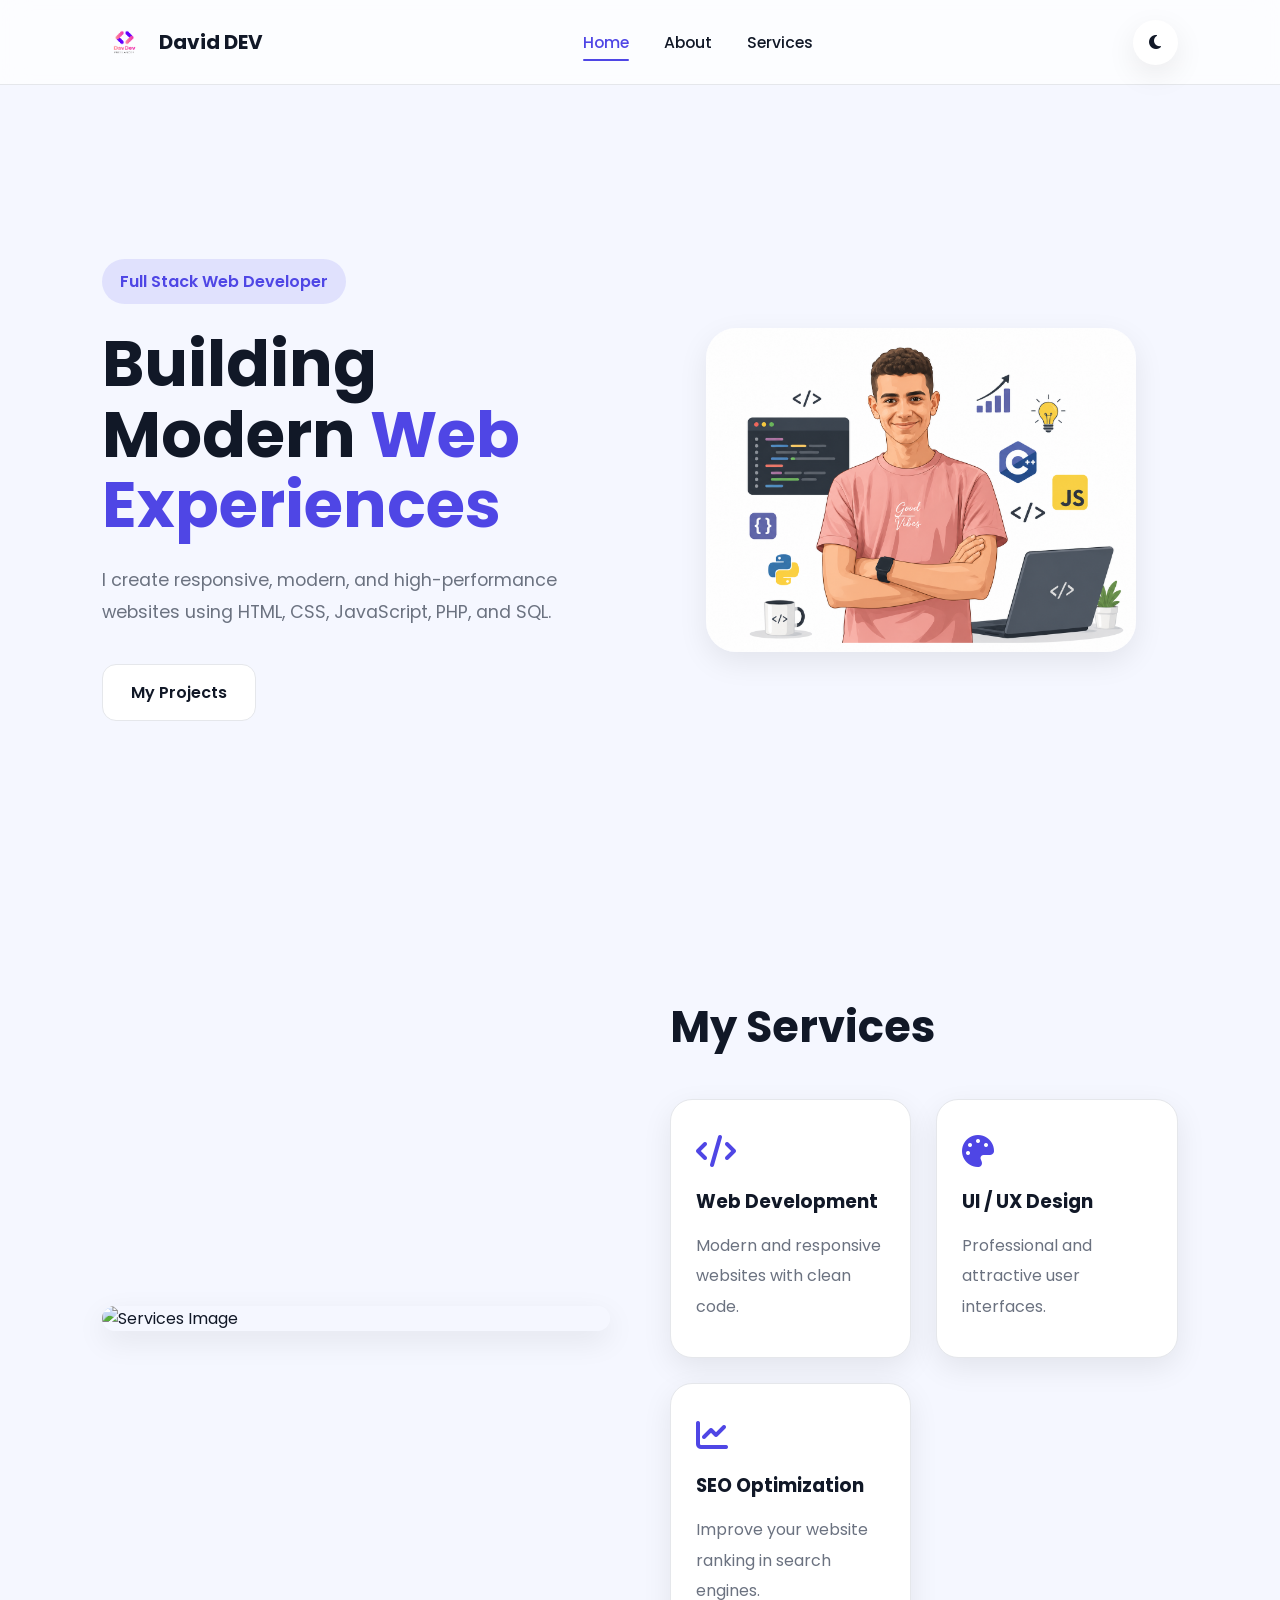
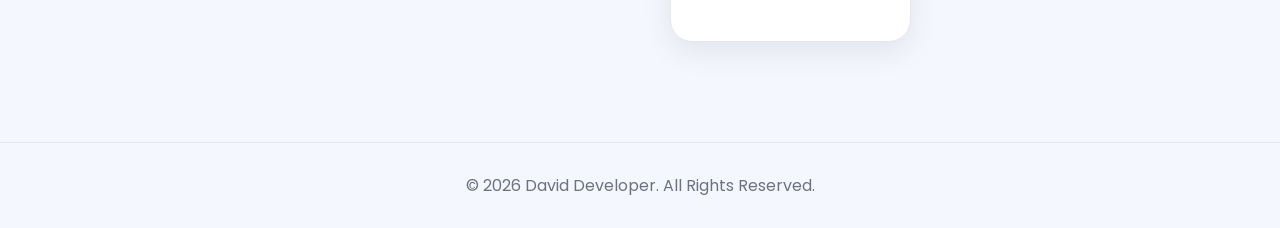
==== index.html @ f3007218 "first upload" ====
<!doctype html>
<html lang="en" dir="ltr">
  <head>
    <meta charset="UTF-8" />
    <meta name="viewport" content="width=device-width, initial-scale=1.0" />

    <meta
      name="keywords"
      content="web development, website design, JavaScript, HTML, CSS, David, Developer, freelancer"
    />

    <meta
      name="description"
      content="Welcome to my personal website! I am a web developer specializing in building high-quality websites and applications."
    />

    <title>David | Full Stack Developer</title>

    <link rel="stylesheet" href="css/index.css" />

    <link
      rel="stylesheet"
      href="https://cdnjs.cloudflare.com/ajax/libs/font-awesome/6.5.2/css/all.min.css"
    />

    <link rel="icon" href="Assets/Images/logo.png" />
  </head>

  <body>
    <!-- ================= NAVBAR ================= -->

    <header class="topbar">
      <div class="logo">
        <img src="Assets/Images/logo.png" alt="Site Logo" />
        <h2>David DEV</h2>
      </div>

      <nav class="navbar">
        <ul>
          <li><a href="index.html" class="active">Home</a></li>
          <li><a href="About.html">About</a></li>
          <li><a href="Services.html">Services</a></li>
        </ul>
      </nav>

      <button id="theme-toggle">
        <i class="fa-solid fa-moon"></i>
      </button>
    </header>

    <!-- ================= HERO SECTION ================= -->

    <section class="hero">
      <div class="hero-content">
        <span class="tag">Full Stack Web Developer</span>

        <h1>
          Building Modern <span>Web Experiences</span>
        </h1>

        <p>
          I create responsive, modern, and high-performance websites using
          HTML, CSS, JavaScript, PHP, and SQL.
        </p>

        <div class="hero-buttons">
          <a href="https://github.com/davidashraf141-ux" class="btn secondary-btn">My Projects</a>
        </div>
      </div>

      <div class="hero-image">
        <img src="Assets/Images/me.png" alt="David Picture" />
      </div>
    </section>


    <!-- ================= SERVICES ================= -->

    <section class="section reverse">
      <div class="section-content">
        <h2>My Services</h2>

        <div class="services">
          <div class="service-card">
            <i class="fa-solid fa-code"></i>
            <h3>Web Development</h3>
            <p>Modern and responsive websites with clean code.</p>
          </div>

          <div class="service-card">
            <i class="fa-solid fa-palette"></i>
            <h3>UI / UX Design</h3>
            <p>Professional and attractive user interfaces.</p>
          </div>

          <div class="service-card">
            <i class="fa-solid fa-chart-line"></i>
            <h3>SEO Optimization</h3>
            <p>Improve your website ranking in search engines.</p>
          </div>
        </div>
      </div>

      <div class="section-image">
        <img
          src="Assets/images/Services.png"
          alt="Services Image"
        />
      </div>
    </section>

    <!-- ================= FOOTER ================= -->

    <footer class="footer">
      <p>&copy; 2026 David Developer. All Rights Reserved.</p>
    </footer>

    <!-- ================= SCRIPT ================= -->
    <script src="JS/Dark-light_toggle.js"></script>
      
  </body>
</html>
---- css/index.css ----
/* ================= GOOGLE FONT ================= */

@import url("https://fonts.googleapis.com/css2?family=Poppins:wght@300;400;500;600;700;800&display=swap");

/* ================= ROOT ================= */

:root {
    --bg: #f5f7ff;
    --card: #ffffff;
    --text: #111827;
    --paragraph: #6b7280;
    --primary: #4f46e5;
    --border: #e5e7eb;
    --shadow: 0 10px 30px rgba(0, 0, 0, 0.08);
}

body.dark {
    --bg: #0f172a;
    --card: #111827;
    --text: #ffffff;
    --paragraph: #cbd5e1;
    --primary: #6366f1;
    --border: rgba(255, 255, 255, 0.08);
    --shadow: 0 10px 30px rgba(0, 0, 0, 0.35);
}

/* ================= GLOBAL ================= */

* {
    margin: 0;
    padding: 0;
    box-sizing: border-box;
}

html {
    scroll-behavior: smooth;
}

body {
    font-family: "Poppins", sans-serif;
    background: var(--bg);
    color: var(--text);
    transition: 0.3s ease;
}

img {
    width: 100%;
    display: block;
}

a {
    text-decoration: none;
}

ul {
    list-style: none;
}

/* ================= NAVBAR ================= */

.topbar {
    width: 100%;
    height: 85px;

    padding: 0 8%;

    display: flex;
    align-items: center;
    justify-content: space-between;

    position: sticky;
    top: 0;
    z-index: 1000;

    background: rgba(255, 255, 255, 0.7);
    backdrop-filter: blur(14px);

    border-bottom: 1px solid var(--border);

    transition: 0.3s;
}

body.dark .topbar {
    background: rgba(15, 23, 42, 0.7);
}

.logo {
    display: flex;
    align-items: center;
    gap: 12px;
}

.logo img {
    width: 45px;
    object-fit: contain;
}

.logo h2 {
    font-size: 1.25rem;
    font-weight: 700;
    color: var(--text);
}

.navbar ul {
    display: flex;
    align-items: center;
    gap: 35px;
}

.navbar a {
    position: relative;

    color: var(--text);

    font-size: 0.98rem;
    font-weight: 500;

    transition: 0.3s;
}

.navbar a:hover,
.navbar a.active {
    color: var(--primary);
}

.navbar a::after {
    content: "";

    position: absolute;
    left: 0;
    bottom: -8px;

    width: 0%;
    height: 2px;

    border-radius: 999px;

    background: var(--primary);

    transition: 0.3s;
}

.navbar a:hover::after,
.navbar a.active::after {
    width: 100%;
}

#theme-toggle {
    width: 45px;
    height: 45px;

    border: none;
    border-radius: 50%;

    display: flex;
    align-items: center;
    justify-content: center;

    background: var(--card);
    color: var(--text);

    cursor: pointer;

    font-size: 1rem;

    box-shadow: var(--shadow);

    transition: 0.3s;
}

#theme-toggle:hover {
    transform: rotate(10deg) scale(1.05);
}


/* ================= HERO ================= */

.hero {
    min-height: 90vh;

    display: flex;
    align-items: center;
    justify-content: space-between;

    padding: 80px 8%;
    gap: 50px;
}

.hero-content {
    flex: 1;
}

.tag {
    display: inline-block;
    background: rgba(99, 102, 241, 0.15);
    color: var(--primary);
    padding: 10px 18px;
    border-radius: 999px;
    font-weight: 600;
    margin-bottom: 25px;
}

.hero-content h1 {
    font-size: 4rem;
    line-height: 1.1;
    margin-bottom: 25px;
}

.hero-content h1 span {
    color: var(--primary);
}

.hero-content p {
    color: var(--paragraph);
    font-size: 1.1rem;
    line-height: 1.8;
    max-width: 650px;
}

.hero-buttons {
    margin-top: 35px;
    display: flex;
    gap: 20px;
}

.btn {
    padding: 15px 28px;
    border-radius: 14px;
    font-weight: 600;
    transition: 0.3s;
}

.primary-btn {
    background: var(--primary);
    color: white;
}

.primary-btn:hover {
    transform: translateY(-4px);
}

.secondary-btn {
    border: 1px solid var(--border);
    color: var(--text);
    background: var(--card);
}

.secondary-btn:hover {
    background: var(--primary);
    color: white;
}

.hero-image {
    flex: 1;
    display: flex;
    justify-content: center;
}

.hero-image img {
    max-width: 430px;
    border-radius: 30px;
    box-shadow: var(--shadow);
}

/* ================= SECTION ================= */

.section {
    padding: 100px 8%;
    display: flex;
    align-items: center;
    justify-content: space-between;
    gap: 60px;
}

.reverse {
    flex-direction: row-reverse;
}

.section-image,
.section-content {
    flex: 1;
}

.section-image img {
    border-radius: 25px;
    box-shadow: var(--shadow);
}

.section-content h2 {
    font-size: 2.7rem;
    margin-bottom: 25px;
}

.section-content p {
    color: var(--paragraph);
    line-height: 1.9;
    margin-bottom: 15px;
}

/* ================= SERVICES ================= */

.services {
    margin-top: 40px;

    display: grid;
    grid-template-columns: repeat(auto-fit, minmax(220px, 1fr));
    gap: 25px;
}

.service-card {
    background: var(--card);
    border: 1px solid var(--border);
    padding: 35px 25px;
    border-radius: 22px;
    transition: 0.3s;
    box-shadow: var(--shadow);
}

.service-card:hover {
    transform: translateY(-8px);
}

.service-card i {
    font-size: 2rem;
    color: var(--primary);
    margin-bottom: 20px;
}

.service-card h3 {
    margin-bottom: 15px;
}

.service-card p {
    margin: 0;
}

/* ================= FOOTER ================= */

.footer {
    padding: 30px;
    text-align: center;
    border-top: 1px solid var(--border);
    color: var(--paragraph);
}

/* ================= RESPONSIVE ================= */

@media (max-width: 992px) {

    .hero,
    .section,
    .reverse {
        flex-direction: column;
        text-align: center;
    }

    .hero-content h1 {
        font-size: 3rem;
    }

    .hero-buttons {
        justify-content: center;
    }
}

/* ================= RESPONSIVE NAVBAR ================= */

@media (max-width: 768px) {
    .topbar {
        height: auto;

        padding: 20px 6%;

        flex-direction: column;
        gap: 18px;
    }

    .navbar ul {
        flex-wrap: wrap;
        justify-content: center;
        gap: 18px;
    }
}
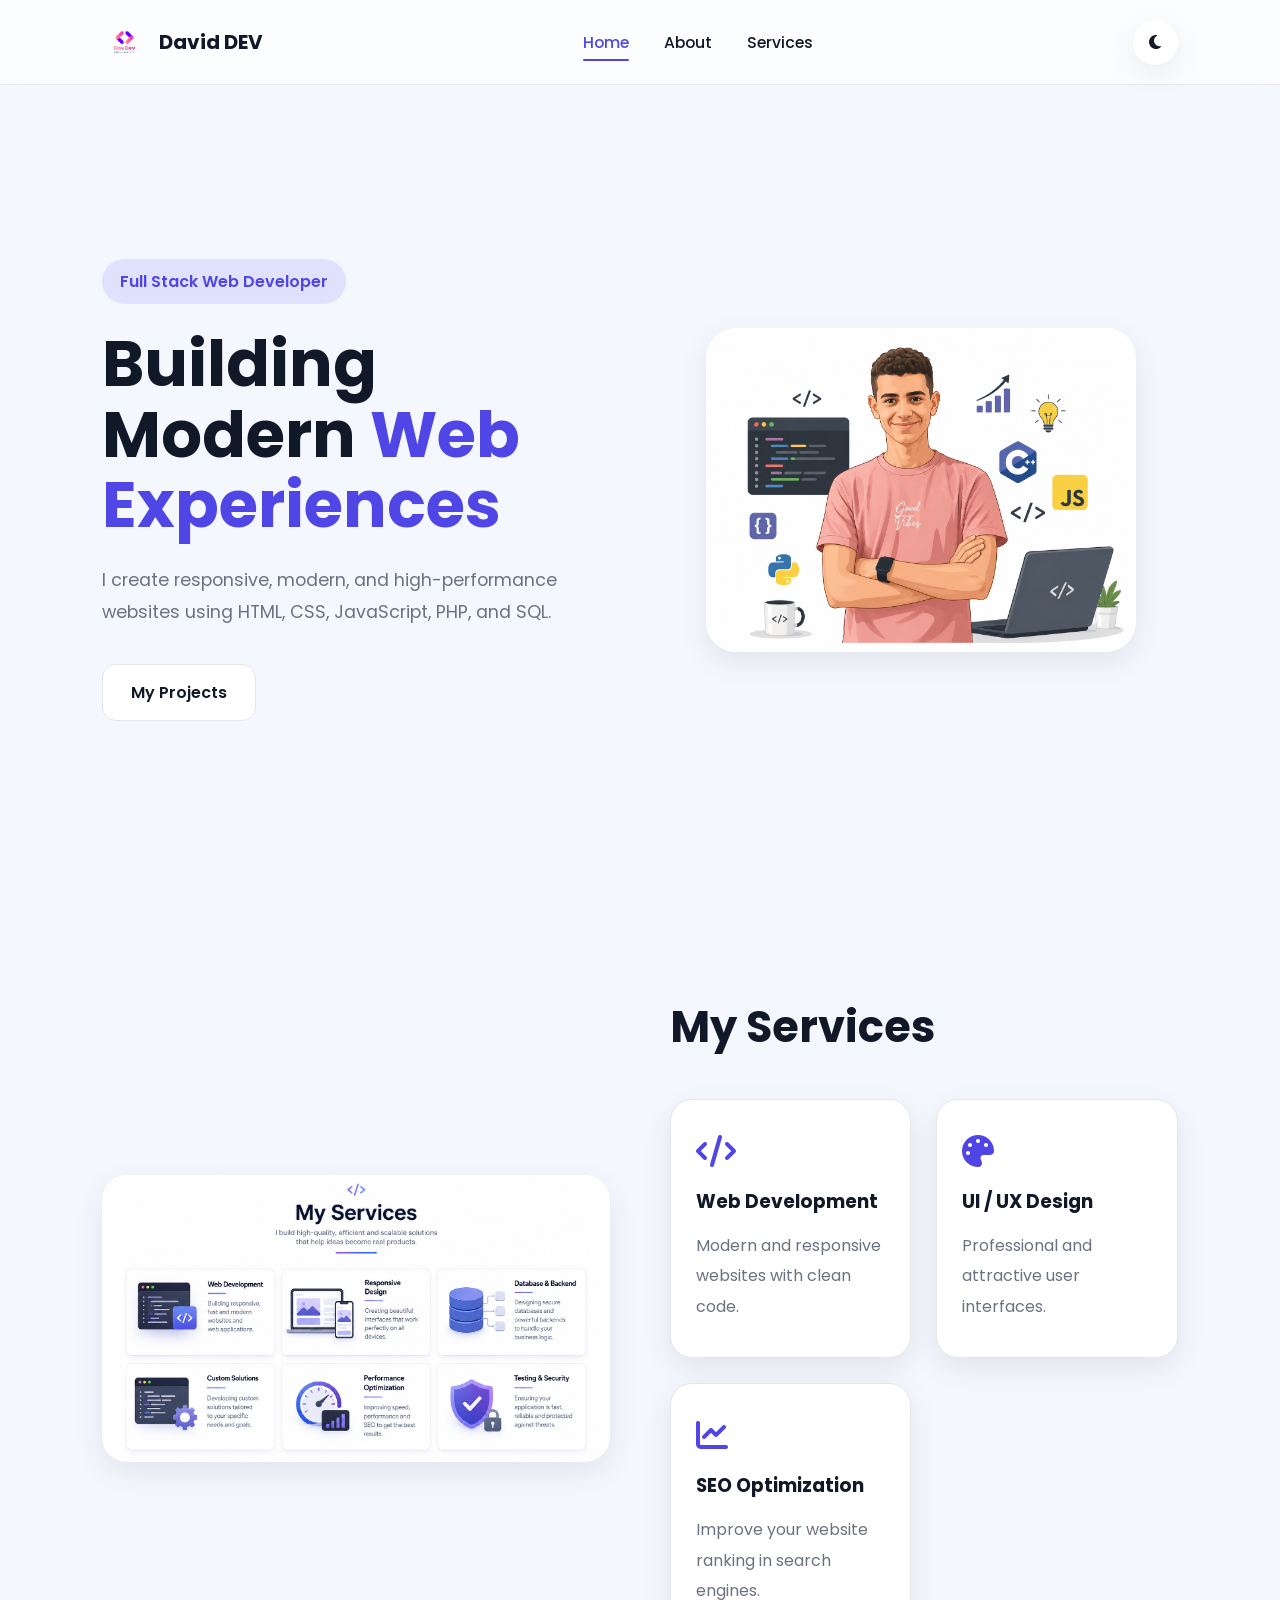
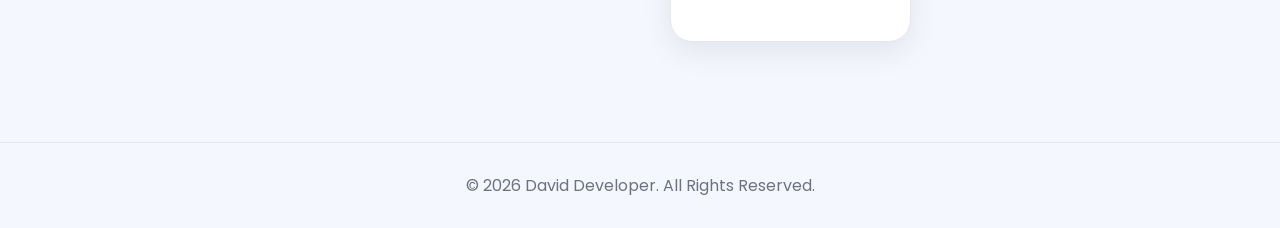
==== commit fd705760: "Update" ====
--- a/index.html
+++ b/index.html
@@ -6,7 +6,7 @@
 
     <meta
       name="keywords"
-      content="web development, website design, JavaScript, HTML, CSS, David, Developer, freelancer"
+      content="web development, website design, JavaScript, HTML, CSS, David Ashraf Lamee, Developer, freelancer, responsive design, SEO optimization, UI/UX design, digital solutions, modern websites, high-quality web development, online presence, web applications, front-end development, back-end development"
     />
 
     <meta
@@ -37,9 +37,9 @@
 
       <nav class="navbar">
         <ul>
-          <li><a href="index.html" class="active">Home</a></li>
-          <li><a href="About.html">About</a></li>
-          <li><a href="Services.html">Services</a></li>
+          <li><a href="/" class="active">Home</a></li>
+          <li><a href="/About">About</a></li>
+          <li><a href="/Services">Services</a></li>
         </ul>
       </nav>
 
@@ -54,17 +54,19 @@
       <div class="hero-content">
         <span class="tag">Full Stack Web Developer</span>
 
-        <h1>
-          Building Modern <span>Web Experiences</span>
-        </h1>
+        <h1>Building Modern <span>Web Experiences</span></h1>
 
         <p>
-          I create responsive, modern, and high-performance websites using
-          HTML, CSS, JavaScript, PHP, and SQL.
+          I create responsive, modern, and high-performance websites using HTML,
+          CSS, JavaScript, PHP, and SQL.
         </p>
 
         <div class="hero-buttons">
-          <a href="https://github.com/davidashraf141-ux" class="btn secondary-btn">My Projects</a>
+          <a
+            href="https://github.com/davidashraf141-ux"
+            class="btn secondary-btn"
+            >My Projects</a
+          >
         </div>
       </div>
 
@@ -72,7 +74,6 @@
         <img src="Assets/Images/me.png" alt="David Picture" />
       </div>
     </section>
-
 
     <!-- ================= SERVICES ================= -->
 
@@ -102,10 +103,7 @@
       </div>
 
       <div class="section-image">
-        <img
-          src="Assets/images/Services.png"
-          alt="Services Image"
-        />
+        <img src="Assets/Images/Services.png" alt="Services Image" />
       </div>
     </section>
 
@@ -117,6 +115,5 @@
 
     <!-- ================= SCRIPT ================= -->
     <script src="JS/Dark-light_toggle.js"></script>
-      
   </body>
-</html>+</html>
